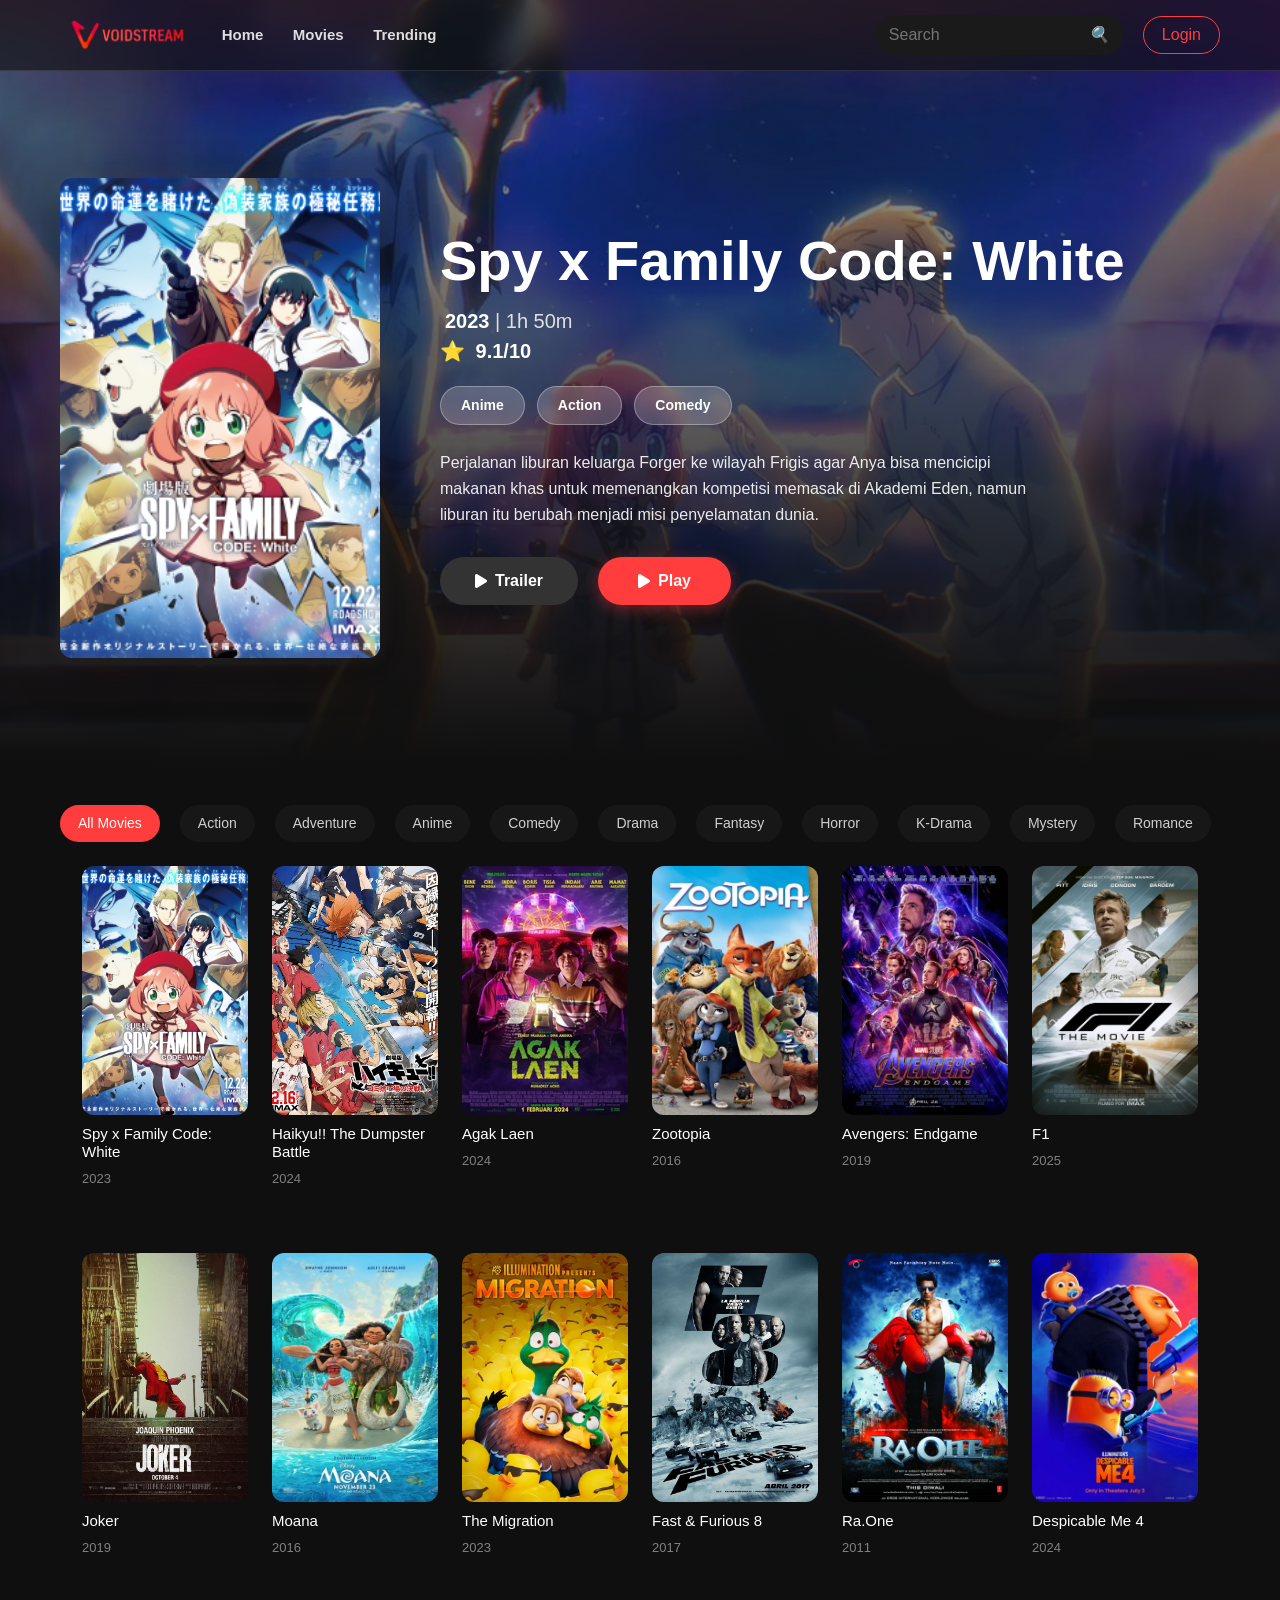
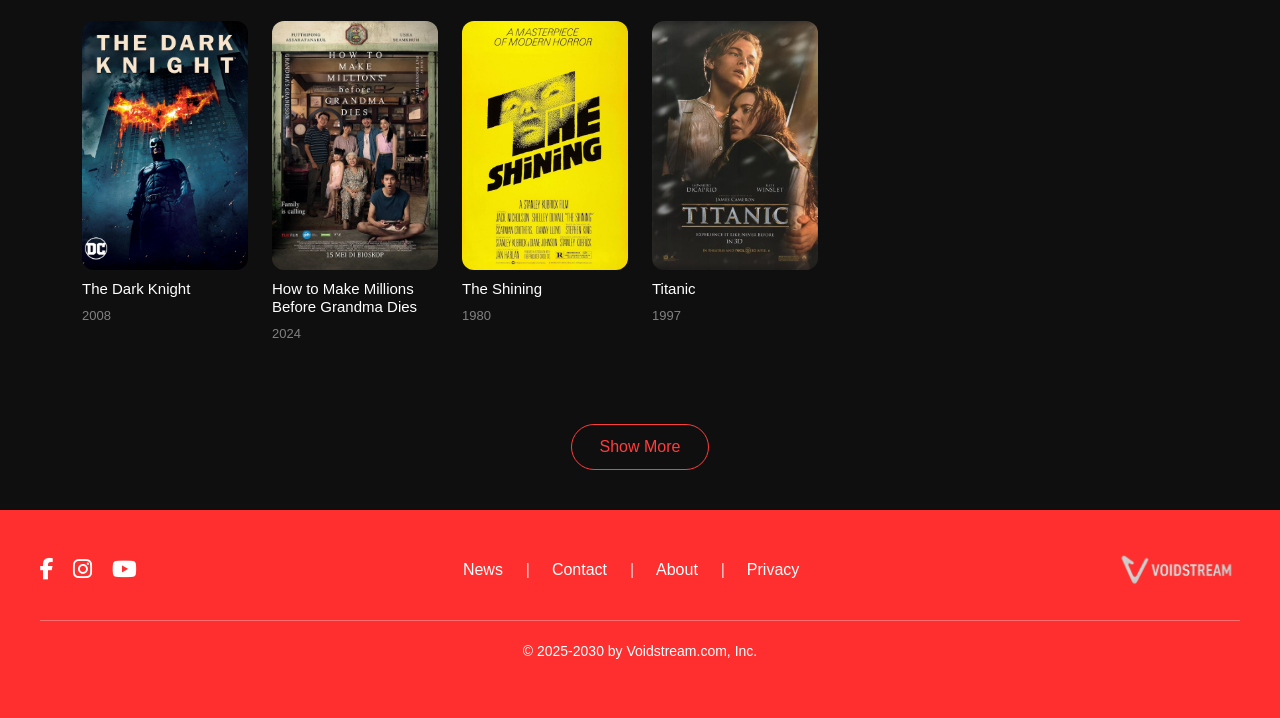
==== index.html @ c0e8eacf "Pembuatan halaman movies dan melengkapi data film" ====
<!DOCTYPE html>
<html lang="id">
<head>
    <meta charset="UTF-8">
    <meta name="viewport" content="width=device-width, initial-scale=1.0">
    <title>VoidStream</title>
    <link href="https://cdn.jsdelivr.net/npm/bootstrap@5.3.3/dist/css/bootstrap.min.css" rel="stylesheet">
    <link rel="stylesheet" href="style.css">
    <link rel="stylesheet" href="https://cdnjs.cloudflare.com/ajax/libs/font-awesome/6.5.0/css/all.min.css">
    <script src="script.js" defer></script>
</head>

<body>

    <!-- NAVBAR -->
    <header class="navbar">
        <div class="nav-left">
            <img src="./Asset/Logo/VoidstreamLogo.png" alt="VoidStream" class="logo">
            <nav class="nav-menu">
                <a href="index.html">Home</a>
                <a href="#">Movies</a>
                <a href="#">Trending</a>
            </nav>
        </div>

        <div class="nav-right">
            <div class="search-box">
                <input type="text" placeholder="Search">
                <i class="search-icon">🔍</i>
            </div>
            <a href="#" class="login-btn">Login</a>
        </div>
    </header>

<!--HERO SECTION-->
   <section class="hero" id="heroSection">
        
        <video id="heroVideo" class="hero-bg-video" muted loop playsinline>
            <source src="" type="video/mp4">
        </video>

        <div class="hero-content">
            
            <div class="hero-poster">
                <img id="heroPoster" src="./Asset/PosterFilm/Spy_×_Family_Code_White_movie_poster.png" alt="Movie Poster">
            </div>

            <div class="hero-info">
                <h1 id="heroTitle">Spy x Family Code : White</h1>

                <p class="hero-meta">
                    <span id="heroYear">2023</span> | 1h 50m  
                    <br>
                    ⭐ <span id="heroRating">9.1/10</span>
                </p>

                <div class="genres" id="heroGenres">
                    <span>Anime</span>
                    <span>Action</span>
                    <span>Comedy</span>
                </div>

                <p class="hero-desc" id="heroDesc">
                    Setelah menerima perintah untuk digantikan dalam Operasi Strix,
                    Loid memutuskan untuk membantu Anya memenangkan kompetisi memasak...
                </p>

                <div class="hero-buttons">
                    <button id="btnTrailer" class="btn-outline">
                        <i class="fa fa-play"></i> Trailer
                    </button>
                    
                    <button class="btn-primary">
                        <i class="fa fa-play"></i> Play
                    </button>
                </div>
            </div>

        </div>
    </section>


    <!-- CATEGORY BAR -->
    <div class="category-bar">
        <span class="active">All Movies</span>
        <span>Action</span>
        <span>Adventure</span>
        <span>Anime</span>
        <span>Comedy</span>
        <span>Drama</span>
        <span>Fantasy</span>
        <span>Horror</span>
        <span>K-Drama</span>
        <span>Mystery</span>
        <span>Romance</span>
        <span>Slice of Life</span>
        <span>Sci-Fi</span>
        <span>Thriller</span>
    </div>


    <!-- MOVIE GRID -->
    <section class="container mt-4"> 
        
        <div id="movieContainer" class="row g-4"> 
            </div>
        </section>

    <!-- SHOW MORE -->
    <div class="show-more">
    <button id="showMoreBtn">Show More</button> </div>


    <!-- FOOTER -->
  <footer class="footer">
        <div class="footer-container">

            <div class="footer-top">
                
                <div class="footer-social">
                    <a href="https://www.facebook.com/share/1HQ65jabMZ/"><i class="fab fa-facebook-f"></i></a>
                    <a href="https://www.instagram.com/rakhafauh?igsh=cW5pazk0M3NneXd0"><i class="fab fa-instagram"></i></a>
                    <a href="https://youtube.com/@delz_iz28?si=EopOclQbqb6E7bQf"><i class="fab fa-youtube"></i></a>
                </div>

                <ul class="footer-menu">
                    <li><a href="#">News</a></li>
                    <li><a href="./Footer/contact.html">Contact</a></li>
                    <li><a href="./Footer/about.html">About</a></li>
                    <li><a href="./Footer/privacy.html">Privacy</a></li>
                </ul>

                <div class="footer-logo">
                    <img src="./Asset/Logo/VoidStreamLogo-White.png" alt="VoidStream">
                    </div>
            </div>

            <p class="footer-copy">© 2025-2030 by Voidstream.com, Inc.</p>

        </div>
    </footer>

</body>
</html>
---- style.css ----
* {
    margin: 0;
    padding: 0;
    box-sizing: border-box;
    font-family: "Poppins", sans-serif;
}

body {
    background: #0f0f0f;
    color: white;
    overflow-x: hidden;
}

a {
    text-decoration: none;
    color: inherit;
}

/* NAVBAR */
.navbar {
    position: fixed;
    top: 0;
    width: 100%;
    padding: 15px 60px;
    display: flex;
    justify-content: space-between;
    align-items: center;
    z-index: 1000;
    background: rgba(15,15,15,0.6);
    backdrop-filter: blur(12px);
    border-bottom: 1px solid rgba(255,255,255,0.1);
}

.logo { height: 40px; }
.nav-left { display: flex; align-items: center; gap: 30px; }
.nav-menu a { margin-right: 25px; font-size: 15px; font-weight: 600; opacity: 0.85; }
.nav-menu a:hover { color: #ff3d3d; }
.nav-right { display: flex; align-items: center; gap: 20px; }

.search-box {
    display: flex; align-items: center; background: #1a1a1a; padding: 8px 14px; border-radius: 30px;
}
.search-box input { background: none; outline: none; border: none; color: white; }

.login-btn {
    padding: 6px 18px; border-radius: 20px; border: 1px solid #ff3d3d; color: #ff3d3d; transition: 0.3s;
}
.login-btn:hover { background: #ff3d3d; color: white; }

/* HERO SECTION */
.hero {
    position: relative;
    width: 100%;
    min-height: 85vh;
    padding: 150px 60px 80px;
    display: flex;
    align-items: center;
    justify-content: center;
    z-index: 1;
    overflow: hidden;
    /* Default Background */
    background: url("./Asset/BackgroundFilm/SpyxFamilyBackground.jpeg") center/cover no-repeat;
    transition: background 0.5s ease-in-out;
}

/* UPDATE: CSS untuk YouTube Iframe agar Fullscreen & Responsif */
.hero-bg-video {
    position: absolute;
    top: 50%;
    left: 50%;
    transform: translate(-50%, -50%);
    
    /* Trik agar iframe selalu menutupi layar (Zooming/Aspect Ratio) */
    width: 100vw; 
    height: 100vh;
    min-width: 177.77vh; /* 16:9 ratio */
    min-height: 56.25vw; /* 16:9 ratio */
    
    z-index: 0; 
    opacity: 0; 
    transition: opacity 1s ease-in-out;
    pointer-events: none; /* Agar user tidak klik iklan/pause sembarangan di background */
}

.hero-bg-video.video-active {
    opacity: 1; 
    z-index: 0; 
}

/* Overlay Gradient */
.hero::before {
    content: "";
    position: absolute;
    top: 0;
    left: 0;
    width: 100%;
    height: 100%;
    background: linear-gradient(to bottom, rgba(15,15,15,0.3) 0%, #0f0f0f 100%);
    z-index: 1; 
}

.hero-content {
    position: relative;
    z-index: 2; 
    display: flex;
    gap: 60px;
    align-items: center;
    max-width: 1200px;
    width: 100%;
}

.hero-poster img {
    width: 320px; height: 480px; object-fit: cover; border-radius: 12px;
    box-shadow: 0 10px 40px rgba(0,0,0,0.5), 0 0 20px rgba(255, 255, 255, 0.1); 
}

.hero-info { color: white; }
.hero-info h1 { font-size: 56px; font-weight: 700; margin-bottom: 15px; line-height: 1.1; }

.hero-meta { font-size: 20px; margin-bottom: 20px; font-weight: 500; color: #e0e0e0; }
.hero-meta span { color: #ffff; font-size: 20px; font-weight: bold; margin-left: 5px; }

.genres { display: flex; gap: 12px; margin-bottom: 25px; }
.genres span {
    padding: 8px 20px; background: rgba(255, 255, 255, 0.2); backdrop-filter: blur(5px); 
    border: 1px solid rgba(255, 255, 255, 0.3); border-radius: 30px; font-size: 14px; font-weight: 600; color: white;
}

.hero-desc {
    margin-bottom: 30px; max-width: 600px; font-size: 16px; line-height: 1.6; color: rgba(255, 255, 255, 0.9);
}

.hero-buttons { display: flex; gap: 20px; }

.btn-outline {
    padding: 12px 35px; border-radius: 30px; font-size: 16px; font-weight: 600; cursor: pointer;
    border: none; background: #333333; color: white; display: flex; align-items: center; gap: 8px; transition: 0.3s;
}
.btn-primary {
    padding: 12px 40px; border-radius: 30px; font-size: 16px; font-weight: 600; cursor: pointer;
    border: none; background: #ff3d3d; color: white; box-shadow: 0 4px 15px rgba(255, 61, 61, 0.4); 
    display: flex; align-items: center; gap: 8px; transition: 0.3s;
}
.btn-outline:hover { background: rgba(100, 100, 100, 0.8); }
.btn-primary:hover { background: #e62e2e; transform: scale(1.05); }

/* CATEGORY BAR */
.category-bar { margin: 40px 60px 20px; display: flex; gap: 20px; overflow-x: auto; }
.category-bar span {
    padding: 8px 18px; background: #1a1a1a; border-radius: 25px; font-size: 14px; white-space: nowrap; opacity: 0.8; cursor: pointer;
}
.category-bar span.active, .category-bar span:hover { background: #ff3d3d; opacity: 1; }

/* MOVIE CARD */
.movie-card { cursor: pointer; transition: 0.3s; }
.movie-card:hover img { transform: scale(1.06); box-shadow: 0 0 20px rgba(255,0,0,0.3); }
.movie-card h3 { margin-top: 8px; font-size: 15px; }
.movie-card p { opacity: 0.6; font-size: 13px; }

/* SHOW MORE */
.show-more { display: flex; justify-content: center; margin: 40px 0; }
.show-more button {
    padding: 10px 28px; background: transparent; border: 1.5px solid #ff3d3d; border-radius: 25px; color: #ff3d3d; cursor: pointer; transition: 0.3s;
}
.show-more button:hover { background: #ff3d3d; color: white; }

/* FOOTER */
.footer { background: #ff2f2f; padding: 40px 20px; color: white; text-align: center; }
.footer-container { max-width: 1200px; margin: auto; }
.footer-top { display: flex; justify-content: space-between; align-items: center; flex-wrap: wrap; gap: 20px; margin-bottom: 30px; }
.footer-social a { color: white; font-size: 22px; margin-right: 15px; transition: 0.3s; }
.footer-social a:hover { opacity: 0.7; }
.footer-menu { list-style: none; padding: 0; margin: 0; display: flex; gap: 25px; font-size: 16px; }
.footer-menu li { position: relative; padding: 0 12px; }
.footer-menu li:not(:last-child)::after { content: "|"; position: absolute; right: -15px; top: 0; color: white; opacity: 0.8; }
.footer-menu li a { text-decoration: none; color: white; transition: 0.3s; }
.footer-logo { text-align: right; }
.footer-logo img { height: 40px; }
.footer-copy { font-size: 14px; border-top: 1px solid rgba(255,255,255,0.3); padding-top: 20px; }

/* RESPONSIVE */
@media (max-width: 768px) {
    .navbar { padding: 15px 20px; }
    .nav-menu { display: none; }
    .hero { padding: 100px 20px 50px; flex-direction: column; }
    .hero-content { flex-direction: column; text-align: center; gap: 30px; }
    .hero-buttons { justify-content: center; }
    .footer-top { flex-direction: column; text-align: center; }
    .footer-logo { text-align: center; }
}

/* ------------------------------
   MOVIE PLAYER OVERLAY (Cinema Mode)
------------------------------ */
.movie-overlay {
    position: fixed;
    top: 0;
    left: 0;
    width: 100%;
    height: 100%;
    background: #000; 
    z-index: 9999; 
    display: none; 
    flex-direction: column;
    justify-content: center;
    align-items: center;
}

/* Saat aktif, ubah display jadi flex */
.movie-overlay.active {
    display: flex;
}

/* Wadah Video agar Responsif */
.video-container {
    width: 90%;
    max-width: 1200px;
    aspect-ratio: 16 / 9; /* Rasio Youtube */
    background: #000;
    box-shadow: 0 0 50px rgba(255, 61, 61, 0.2); 
}

.video-container iframe {
    width: 100%;
    height: 100%;
}

/* Tombol Close */
.close-btn {
    position: absolute;
    top: 30px;
    right: 40px;
    background: transparent;
    border: 2px solid #ff3d3d;
    color: white;
    padding: 10px 25px;
    border-radius: 30px;
    font-size: 16px;
    cursor: pointer;
    font-weight: bold;
    transition: 0.3s;
}

.close-btn:hover {
    background: #ff3d3d;
    transform: scale(1.1);
}

/* Responsive Tombol Close di HP */
@media (max-width: 768px) {
    .close-btn {
        top: 20px;
        right: 20px;
        padding: 8px 15px;
        font-size: 14px;
    }
}
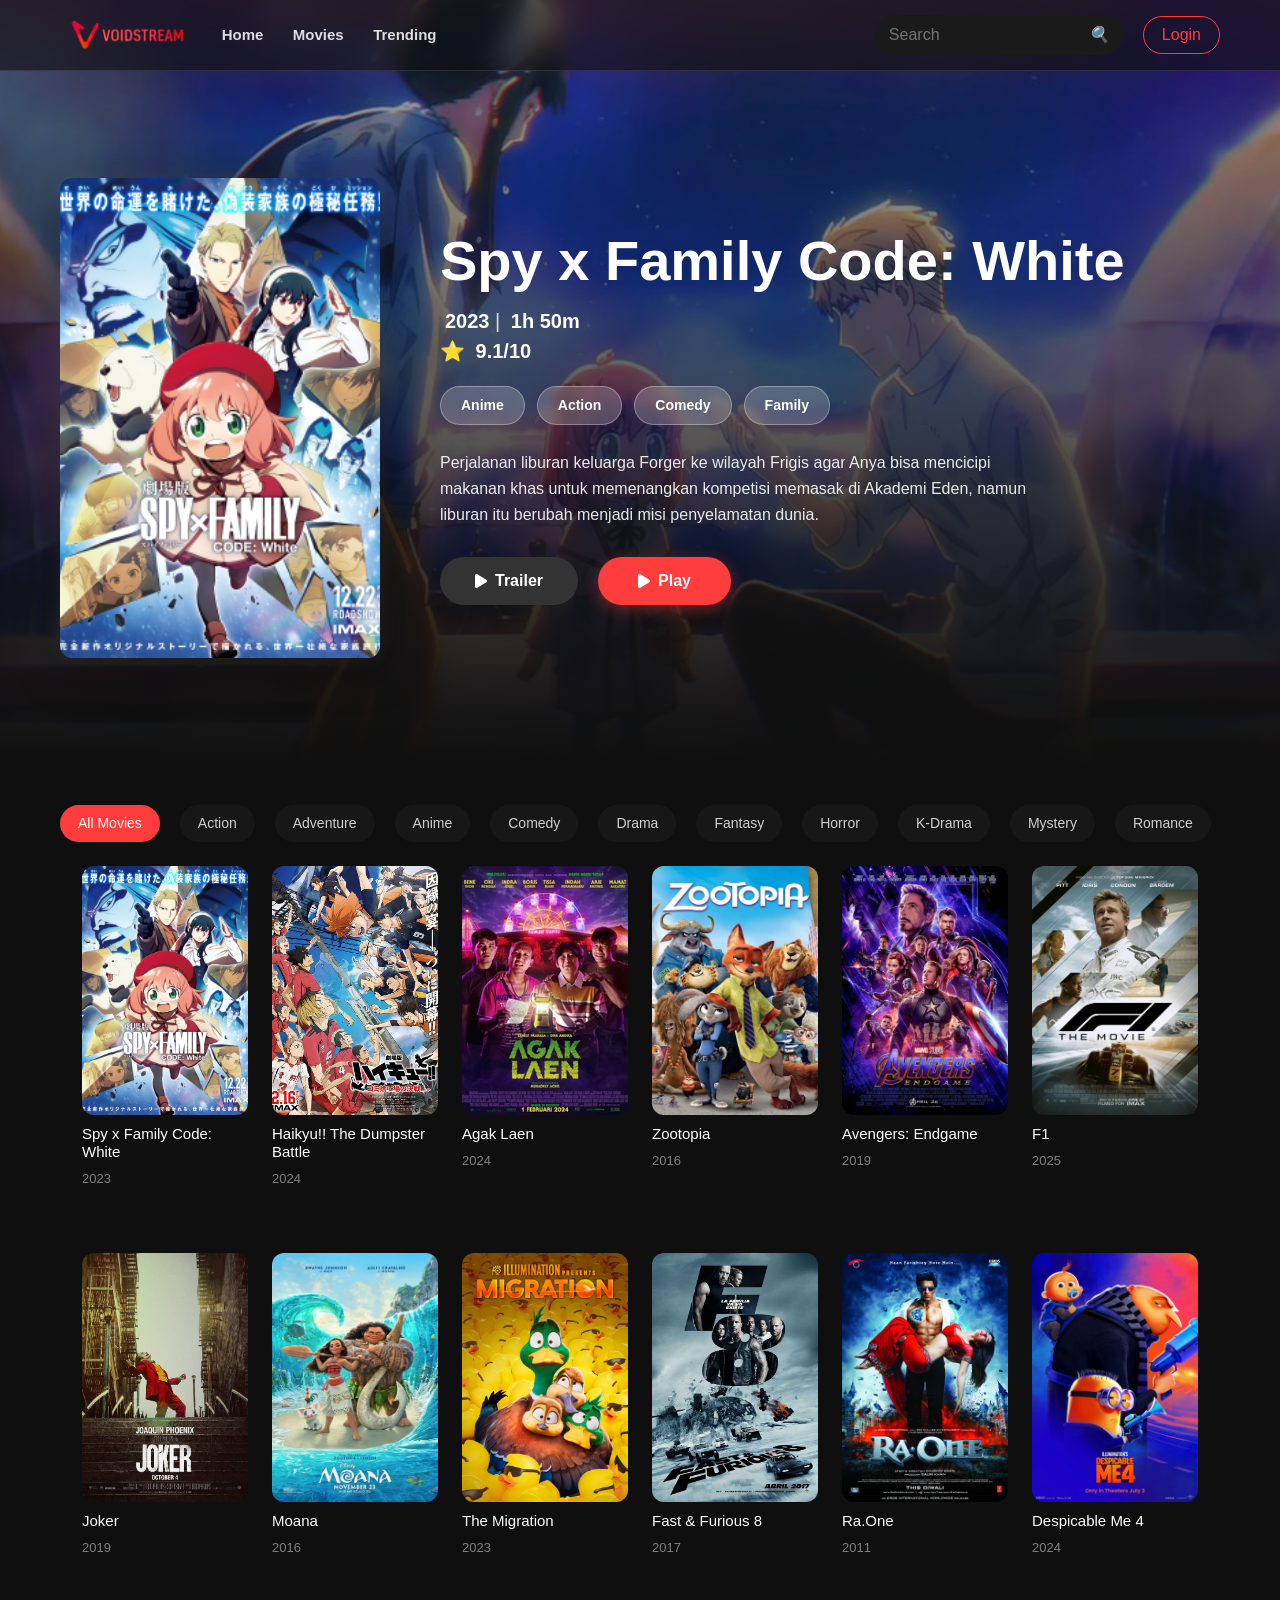
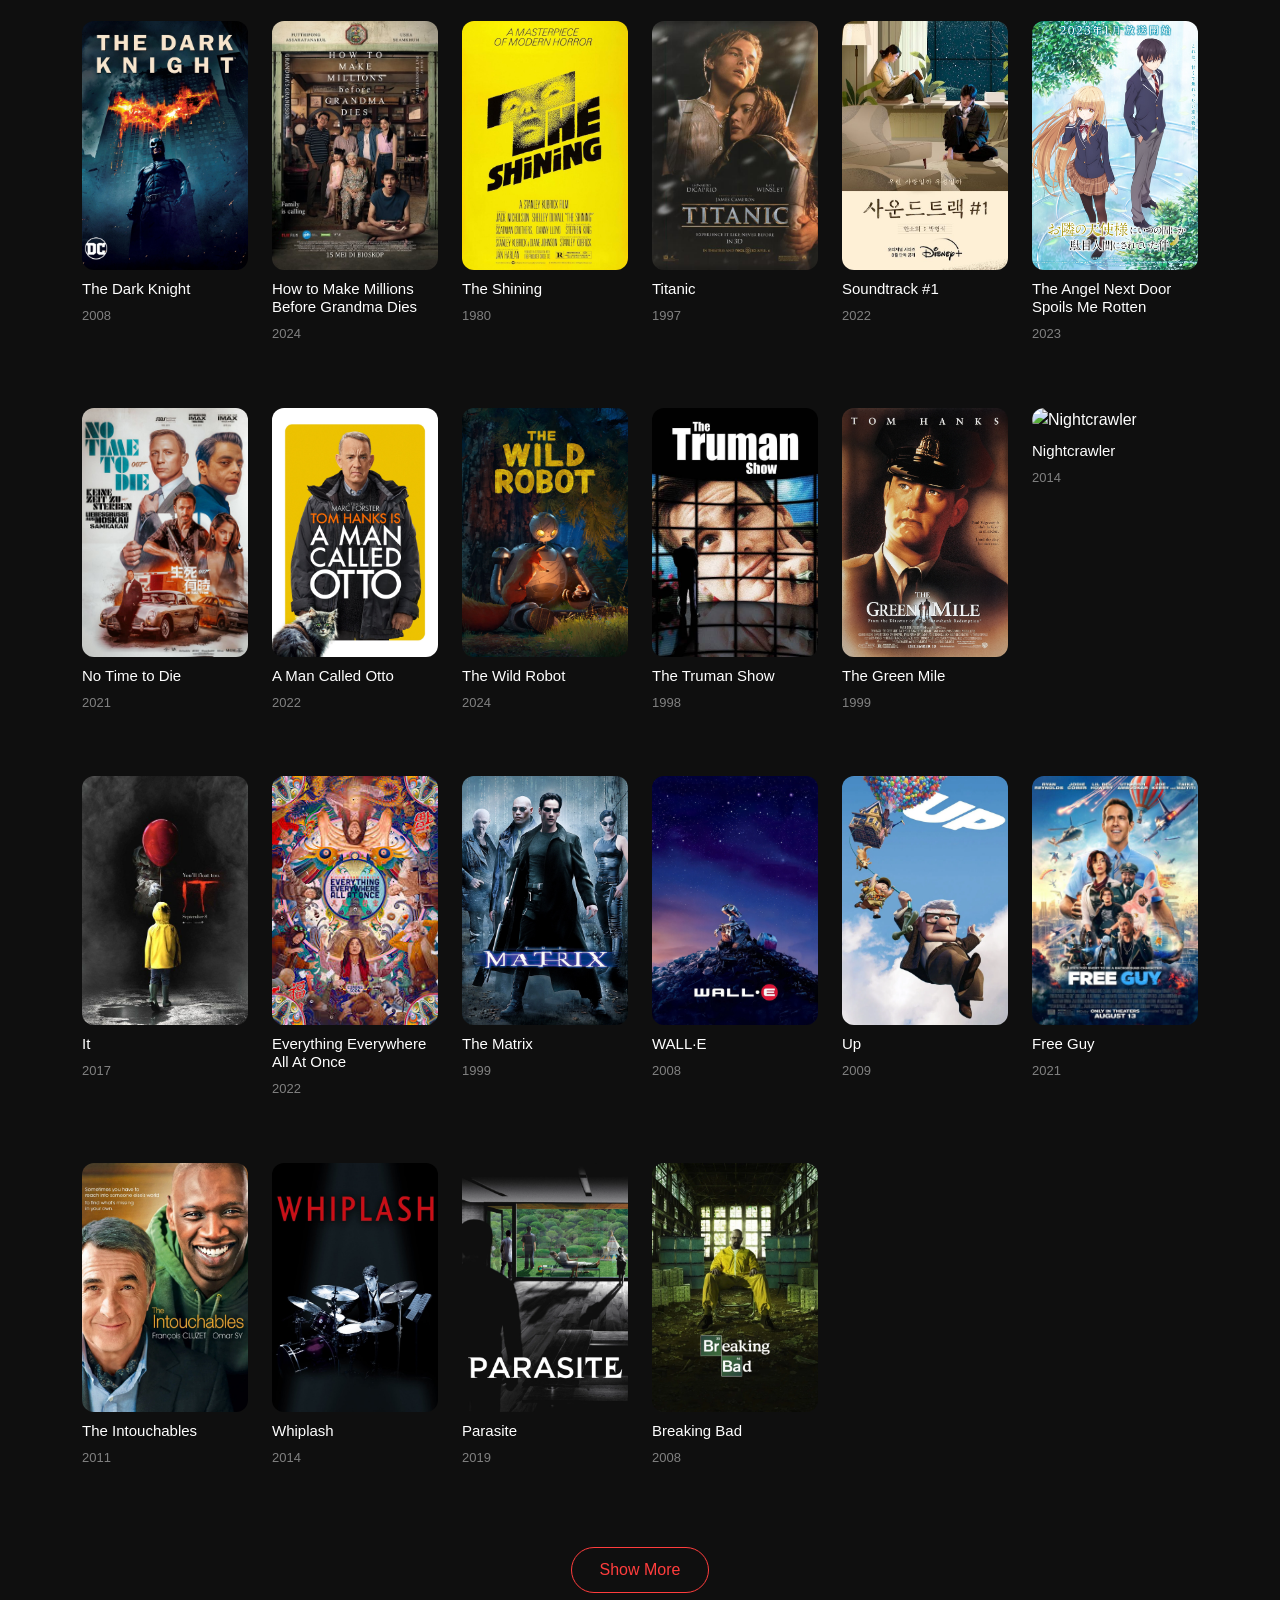
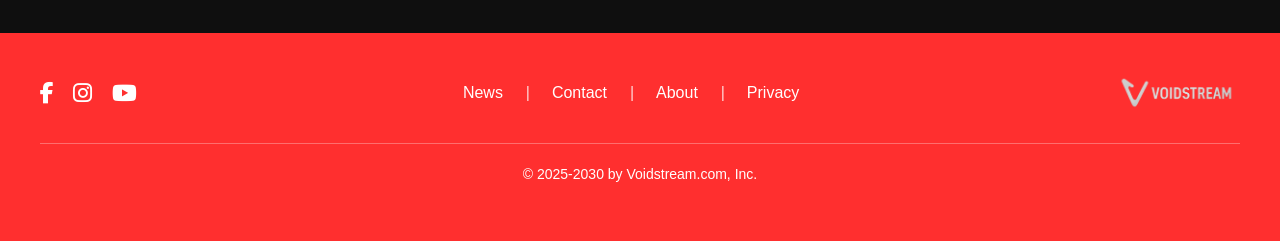
==== commit b4b94a65: "Proses Merge Rakha" ====
--- a/index.html
+++ b/index.html
@@ -49,9 +49,9 @@
                 <h1 id="heroTitle">Spy x Family Code : White</h1>
 
                 <p class="hero-meta">
-                    <span id="heroYear">2023</span> | 1h 50m  
+                    <span id="heroYear">2023</span> | <span id="heroDuration">1h 50m</span> 
                     <br>
-                    ⭐ <span id="heroRating">9.1/10</span>
+    ⭐              <span id="heroRating">9.1/10</span>
                 </p>
 
                 <div class="genres" id="heroGenres">
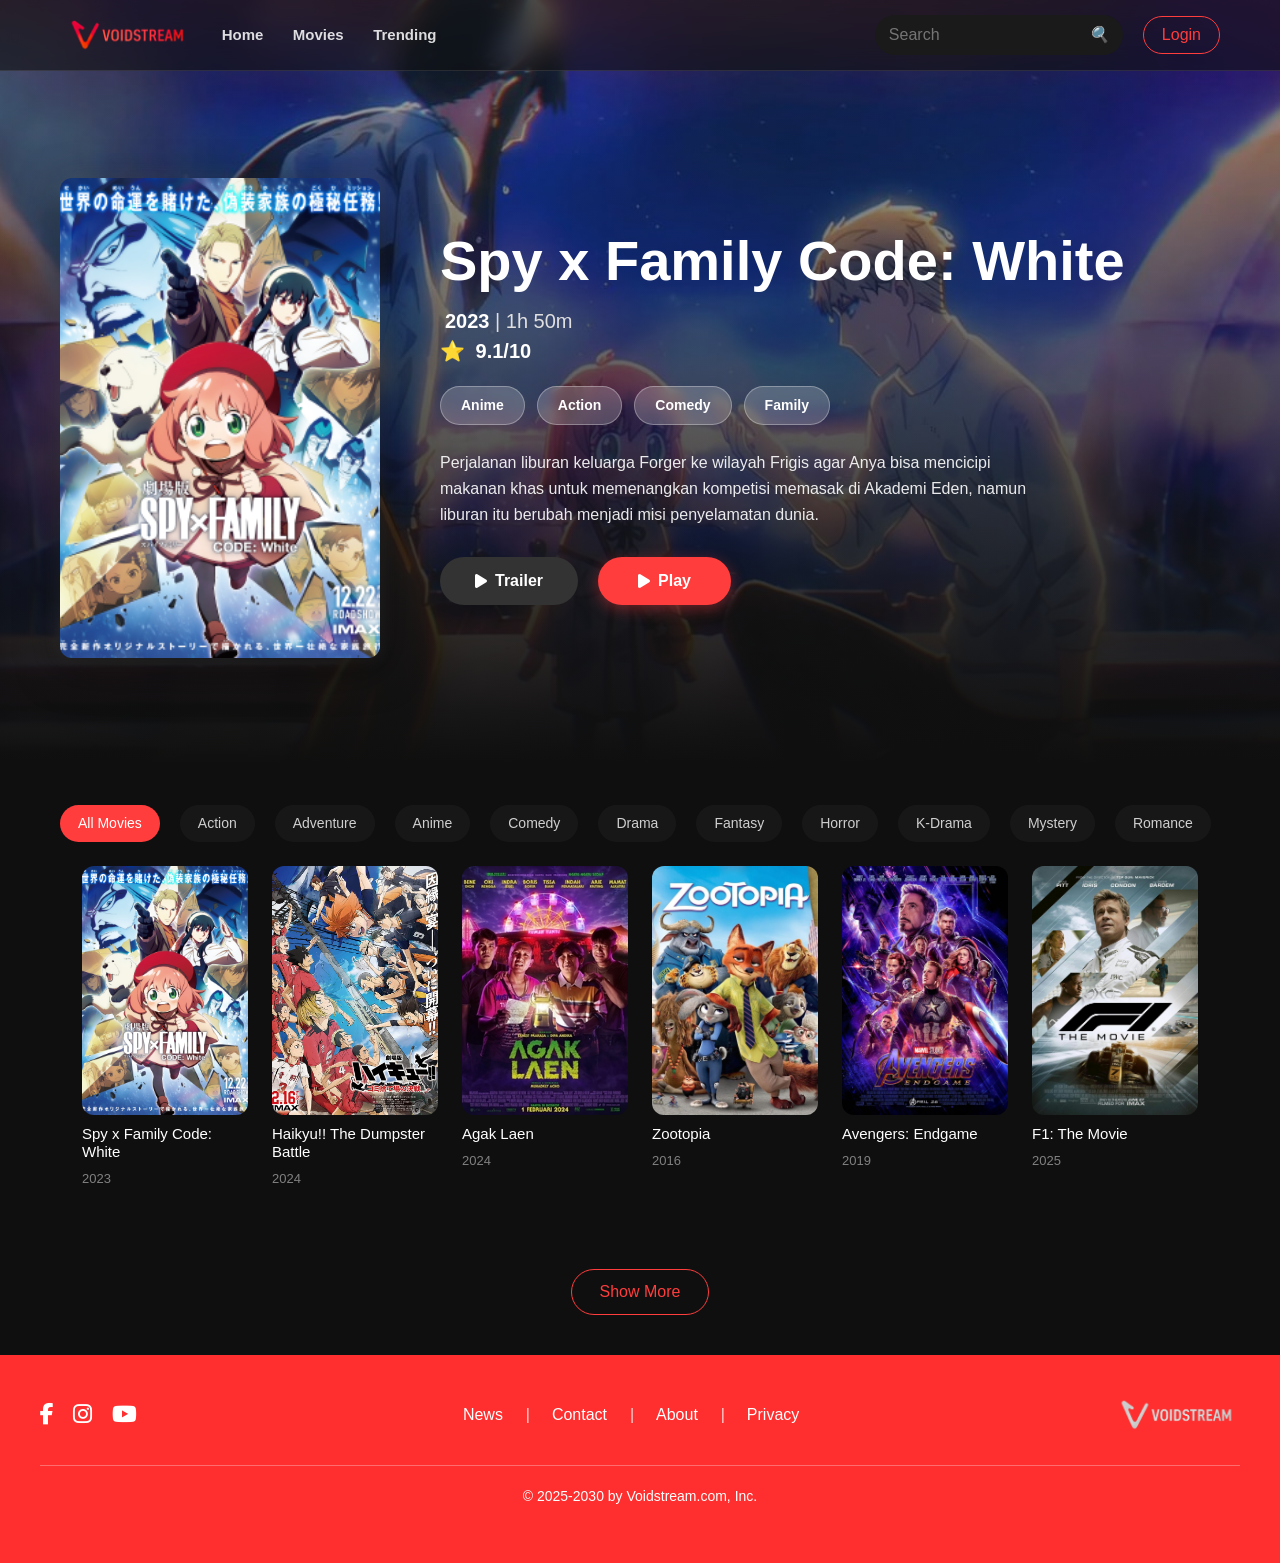
==== commit 8365ab89: "Pembuatan Halaman Trending" ====
--- a/index.html
+++ b/index.html
@@ -12,7 +12,6 @@
 
 <body>
 
-    <!-- NAVBAR -->
     <header class="navbar">
         <div class="nav-left">
             <img src="./Asset/Logo/VoidstreamLogo.png" alt="VoidStream" class="logo">
@@ -32,12 +31,16 @@
         </div>
     </header>
 
-<!--HERO SECTION-->
-   <section class="hero" id="heroSection">
+    <section class="hero" id="heroSection">
         
-        <video id="heroVideo" class="hero-bg-video" muted loop playsinline>
-            <source src="" type="video/mp4">
-        </video>
+        <iframe 
+            id="heroVideo" 
+            class="hero-bg-video" 
+            src="" 
+            frameborder="0" 
+            allow="autoplay; encrypted-media" 
+            allowfullscreen>
+        </iframe>
 
         <div class="hero-content">
             
@@ -49,9 +52,9 @@
                 <h1 id="heroTitle">Spy x Family Code : White</h1>
 
                 <p class="hero-meta">
-                    <span id="heroYear">2023</span> | <span id="heroDuration">1h 50m</span> 
+                    <span id="heroYear">2023</span> | 1h 50m  
                     <br>
-    ⭐              <span id="heroRating">9.1/10</span>
+                    ⭐ <span id="heroRating">9.1/10</span>
                 </p>
 
                 <div class="genres" id="heroGenres">
@@ -70,7 +73,7 @@
                         <i class="fa fa-play"></i> Trailer
                     </button>
                     
-                    <button class="btn-primary">
+                    <button id="btnPlay" class="btn-primary">
                         <i class="fa fa-play"></i> Play
                     </button>
                 </div>
@@ -80,7 +83,6 @@
     </section>
 
 
-    <!-- CATEGORY BAR -->
     <div class="category-bar">
         <span class="active">All Movies</span>
         <span>Action</span>
@@ -95,28 +97,25 @@
         <span>Romance</span>
         <span>Slice of Life</span>
         <span>Sci-Fi</span>
+        <span>Sport</span>
         <span>Thriller</span>
     </div>
 
 
-    <!-- MOVIE GRID -->
     <section class="container mt-4"> 
-        
         <div id="movieContainer" class="row g-4"> 
-            </div>
-        </section>
+        </div>
+    </section>
 
-    <!-- SHOW MORE -->
     <div class="show-more">
-    <button id="showMoreBtn">Show More</button> </div>
+        <button id="showMoreBtn">Show More</button> 
+    </div>
 
 
-    <!-- FOOTER -->
-  <footer class="footer">
+    <footer class="footer">
         <div class="footer-container">
 
             <div class="footer-top">
-                
                 <div class="footer-social">
                     <a href="https://www.facebook.com/share/1HQ65jabMZ/"><i class="fab fa-facebook-f"></i></a>
                     <a href="https://www.instagram.com/rakhafauh?igsh=cW5pazk0M3NneXd0"><i class="fab fa-instagram"></i></a>
@@ -132,7 +131,7 @@
 
                 <div class="footer-logo">
                     <img src="./Asset/Logo/VoidStreamLogo-White.png" alt="VoidStream">
-                    </div>
+                </div>
             </div>
 
             <p class="footer-copy">© 2025-2030 by Voidstream.com, Inc.</p>
@@ -140,5 +139,22 @@
         </div>
     </footer>
 
+    <div id="moviePlayerOverlay" class="movie-overlay">
+        
+        <button class="close-btn" id="closeBtn">
+            <i class="fa fa-times"></i> Close Movie
+        </button>
+
+        <div class="video-container">
+            <iframe 
+                id="movieFrame"
+                src="" 
+                frameborder="0" 
+                allow="autoplay; encrypted-media" 
+                allowfullscreen>
+            </iframe>
+        </div>
+    </div>
+
 </body>
 </html>
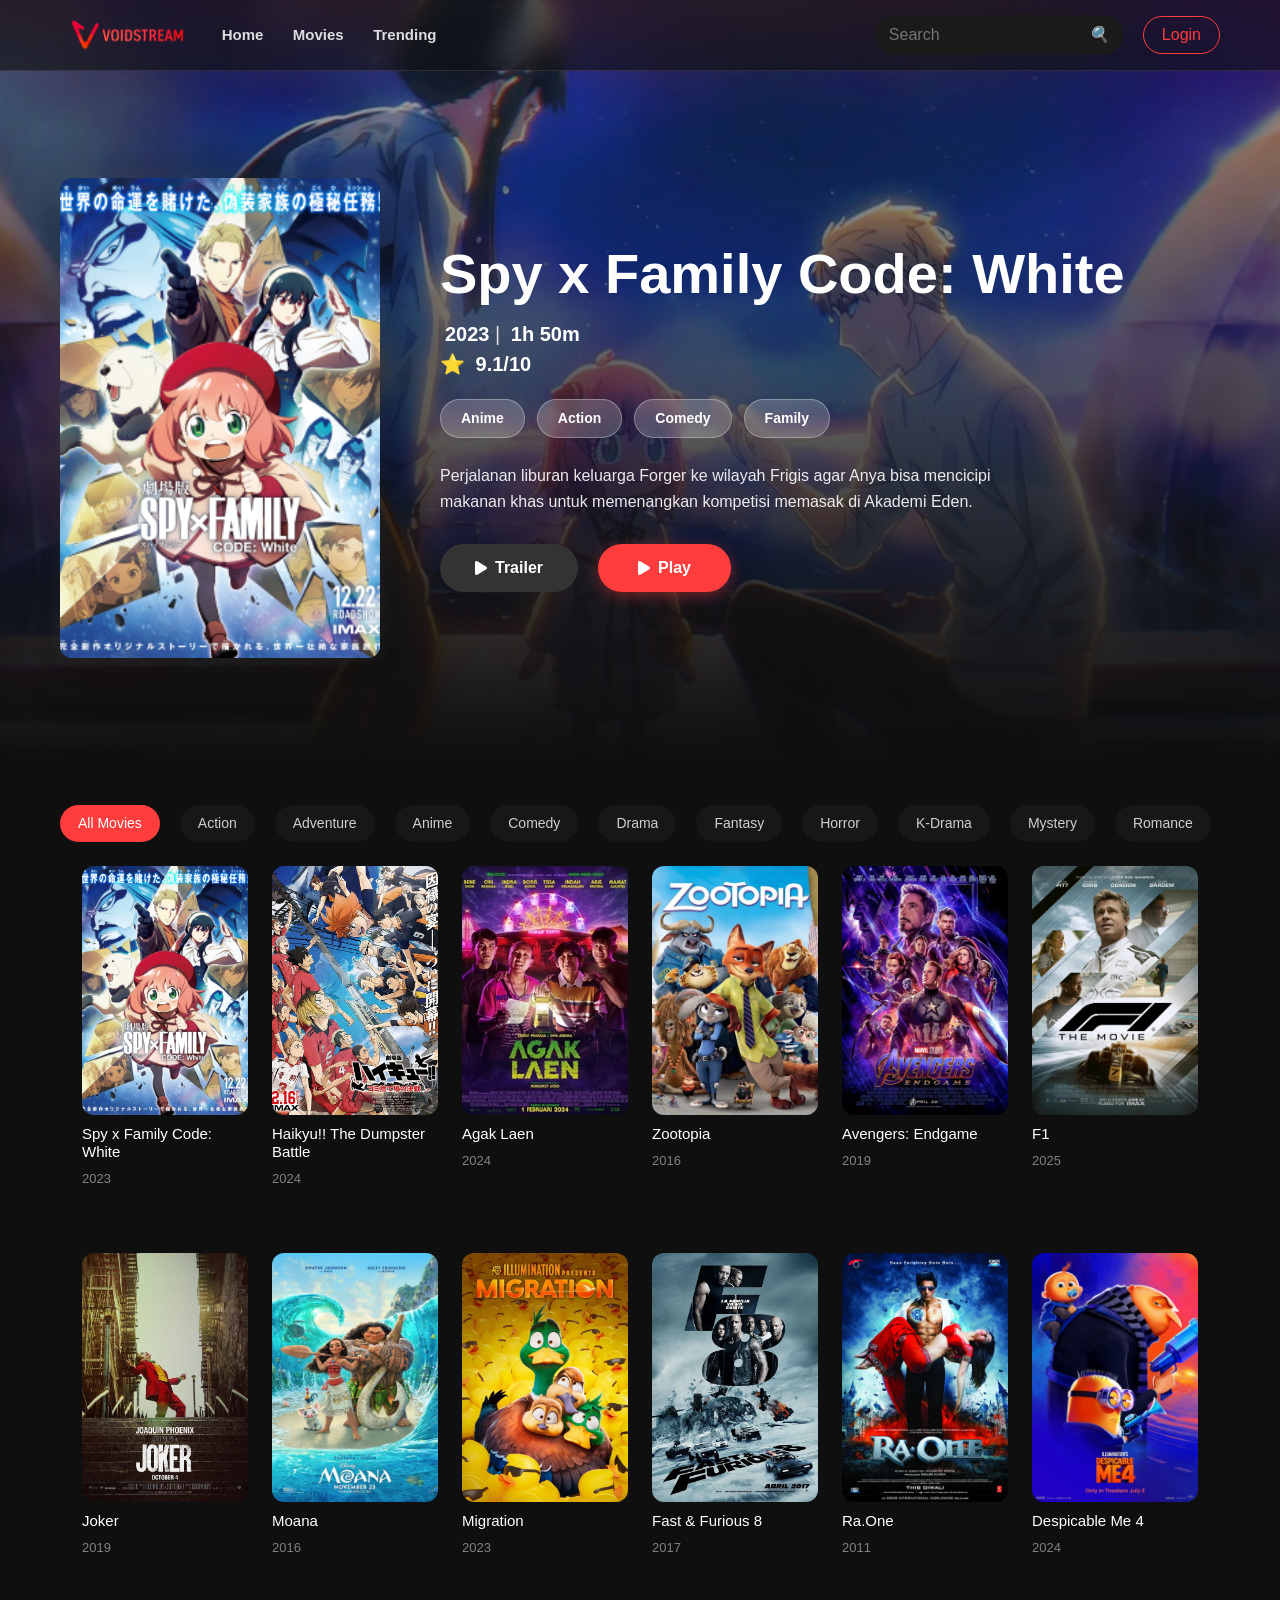
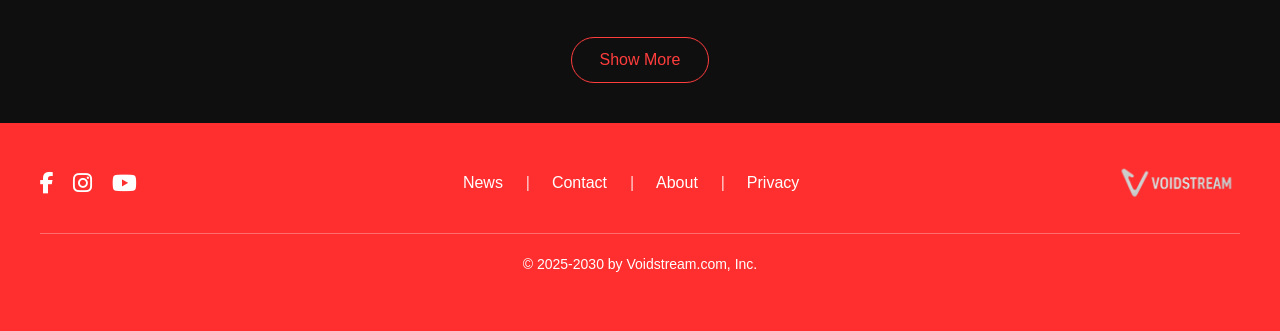
==== commit 13991087: "Merge branch Fathir dan Rakha ke main" ====
--- a/index.html
+++ b/index.html
@@ -12,6 +12,7 @@
 
 <body>
 
+    <!-- NAVBAR -->
     <header class="navbar">
         <div class="nav-left">
             <img src="./Asset/Logo/VoidstreamLogo.png" alt="VoidStream" class="logo">
@@ -31,7 +32,8 @@
         </div>
     </header>
 
-    <section class="hero" id="heroSection">
+<!--HERO SECTION-->
+   <section class="hero" id="heroSection">
         
         <iframe 
             id="heroVideo" 
@@ -52,7 +54,7 @@
                 <h1 id="heroTitle">Spy x Family Code : White</h1>
 
                 <p class="hero-meta">
-                    <span id="heroYear">2023</span> | 1h 50m  
+                    <span id="heroYear">2023</span> | <span id="heroDuration">1h 50m</span> 
                     <br>
                     ⭐ <span id="heroRating">9.1/10</span>
                 </p>
@@ -83,6 +85,7 @@
     </section>
 
 
+    <!-- CATEGORY BAR -->
     <div class="category-bar">
         <span class="active">All Movies</span>
         <span>Action</span>
@@ -102,20 +105,24 @@
     </div>
 
 
+    <!-- MOVIE GRID -->
     <section class="container mt-4"> 
+        
         <div id="movieContainer" class="row g-4"> 
-        </div>
-    </section>
+            </div>
+        </section>
 
+    <!-- SHOW MORE -->
     <div class="show-more">
-        <button id="showMoreBtn">Show More</button> 
-    </div>
+    <button id="showMoreBtn">Show More</button> </div>
 
 
-    <footer class="footer">
+    <!-- FOOTER -->
+  <footer class="footer">
         <div class="footer-container">
 
             <div class="footer-top">
+                
                 <div class="footer-social">
                     <a href="https://www.facebook.com/share/1HQ65jabMZ/"><i class="fab fa-facebook-f"></i></a>
                     <a href="https://www.instagram.com/rakhafauh?igsh=cW5pazk0M3NneXd0"><i class="fab fa-instagram"></i></a>
@@ -131,7 +138,7 @@
 
                 <div class="footer-logo">
                     <img src="./Asset/Logo/VoidStreamLogo-White.png" alt="VoidStream">
-                </div>
+                    </div>
             </div>
 
             <p class="footer-copy">© 2025-2030 by Voidstream.com, Inc.</p>
@@ -140,11 +147,9 @@
     </footer>
 
     <div id="moviePlayerOverlay" class="movie-overlay">
-        
         <button class="close-btn" id="closeBtn">
             <i class="fa fa-times"></i> Close Movie
         </button>
-
         <div class="video-container">
             <iframe 
                 id="movieFrame"
--- a/style.css
+++ b/style.css
@@ -51,40 +51,47 @@
 .hero {
     position: relative;
     width: 100%;
-    min-height: 85vh;
+    min-height: 85vh; /* Style kamu tetap 85vh */
     padding: 150px 60px 80px;
     display: flex;
     align-items: center;
     justify-content: center;
     z-index: 1;
-    overflow: hidden;
+    overflow: hidden; /* Penting agar zoom video tidak bocor */
     /* Default Background */
     background: url("./Asset/BackgroundFilm/SpyxFamilyBackground.jpeg") center/cover no-repeat;
     transition: background 0.5s ease-in-out;
 }
 
-/* UPDATE: CSS untuk YouTube Iframe agar Fullscreen & Responsif */
+/* ============================================================
+   INI BAGIAN YANG SAYA PERBAIKI AGAR FULL SCREEN (NO BLACK BAR)
+   ============================================================ */
 .hero-bg-video {
     position: absolute;
     top: 50%;
     left: 50%;
-    transform: translate(-50%, -50%);
+    transform: translate(-50%, -50%); /* Menengahkan video */
     
-    /* Trik agar iframe selalu menutupi layar (Zooming/Aspect Ratio) */
+    /* Rumus Matematika Paksa Rasio */
     width: 100vw; 
-    height: 100vh;
-    min-width: 177.77vh; /* 16:9 ratio */
-    min-height: 56.25vw; /* 16:9 ratio */
+    height: 56.25vw; /* 16:9 rasio dari lebar */
     
-    z-index: 0; 
-    opacity: 0; 
-    transition: opacity 1s ease-in-out;
-    pointer-events: none; /* Agar user tidak klik iklan/pause sembarangan di background */
-}
-
-.hero-bg-video.video-active {
-    opacity: 1; 
-    z-index: 0; 
+    /* Pastikan minimal setinggi & selebar layar agar tidak ada celah */
+    min-height: 100vh;
+    min-width: 177.77vh; /* 16:9 rasio dari tinggi */
+    
+    z-index: -1;
+    opacity: 0;
+    transition: opacity 1s ease;
+    pointer-events: none;
+}
+/* ============================================================ */
+
+/* Class ini akan ditambahkan oleh JS saat tombol trailer diklik */
+.video-active {
+    opacity: 1 !important;
+    z-index: 0; /* Pindah ke layer 0 agar di atas background img, tapi di bawah gradient */
+    pointer-events: none; /* Tetap none agar tidak menghalangi klik tombol */
 }
 
 /* Overlay Gradient */
@@ -96,12 +103,12 @@
     width: 100%;
     height: 100%;
     background: linear-gradient(to bottom, rgba(15,15,15,0.3) 0%, #0f0f0f 100%);
-    z-index: 1; 
+    z-index: 1;
 }
 
 .hero-content {
     position: relative;
-    z-index: 2; 
+    z-index: 2;
     display: flex;
     gap: 60px;
     align-items: center;
@@ -111,7 +118,7 @@
 
 .hero-poster img {
     width: 320px; height: 480px; object-fit: cover; border-radius: 12px;
-    box-shadow: 0 10px 40px rgba(0,0,0,0.5), 0 0 20px rgba(255, 255, 255, 0.1); 
+    box-shadow: 0 10px 40px rgba(0,0,0,0.5), 0 0 20px rgba(255, 255, 255, 0.1);
 }
 
 .hero-info { color: white; }
@@ -122,7 +129,7 @@
 
 .genres { display: flex; gap: 12px; margin-bottom: 25px; }
 .genres span {
-    padding: 8px 20px; background: rgba(255, 255, 255, 0.2); backdrop-filter: blur(5px); 
+    padding: 8px 20px; background: rgba(255, 255, 255, 0.2); backdrop-filter: blur(5px);
     border: 1px solid rgba(255, 255, 255, 0.3); border-radius: 30px; font-size: 14px; font-weight: 600; color: white;
 }
 
@@ -138,7 +145,7 @@
 }
 .btn-primary {
     padding: 12px 40px; border-radius: 30px; font-size: 16px; font-weight: 600; cursor: pointer;
-    border: none; background: #ff3d3d; color: white; box-shadow: 0 4px 15px rgba(255, 61, 61, 0.4); 
+    border: none; background: #ff3d3d; color: white; box-shadow: 0 4px 15px rgba(255, 61, 61, 0.4);
     display: flex; align-items: center; gap: 8px; transition: 0.3s;
 }
 .btn-outline:hover { background: rgba(100, 100, 100, 0.8); }
@@ -198,9 +205,9 @@
     left: 0;
     width: 100%;
     height: 100%;
-    background: #000; 
-    z-index: 9999; 
-    display: none; 
+    background: #000;
+    z-index: 9999;
+    display: none;
     flex-direction: column;
     justify-content: center;
     align-items: center;
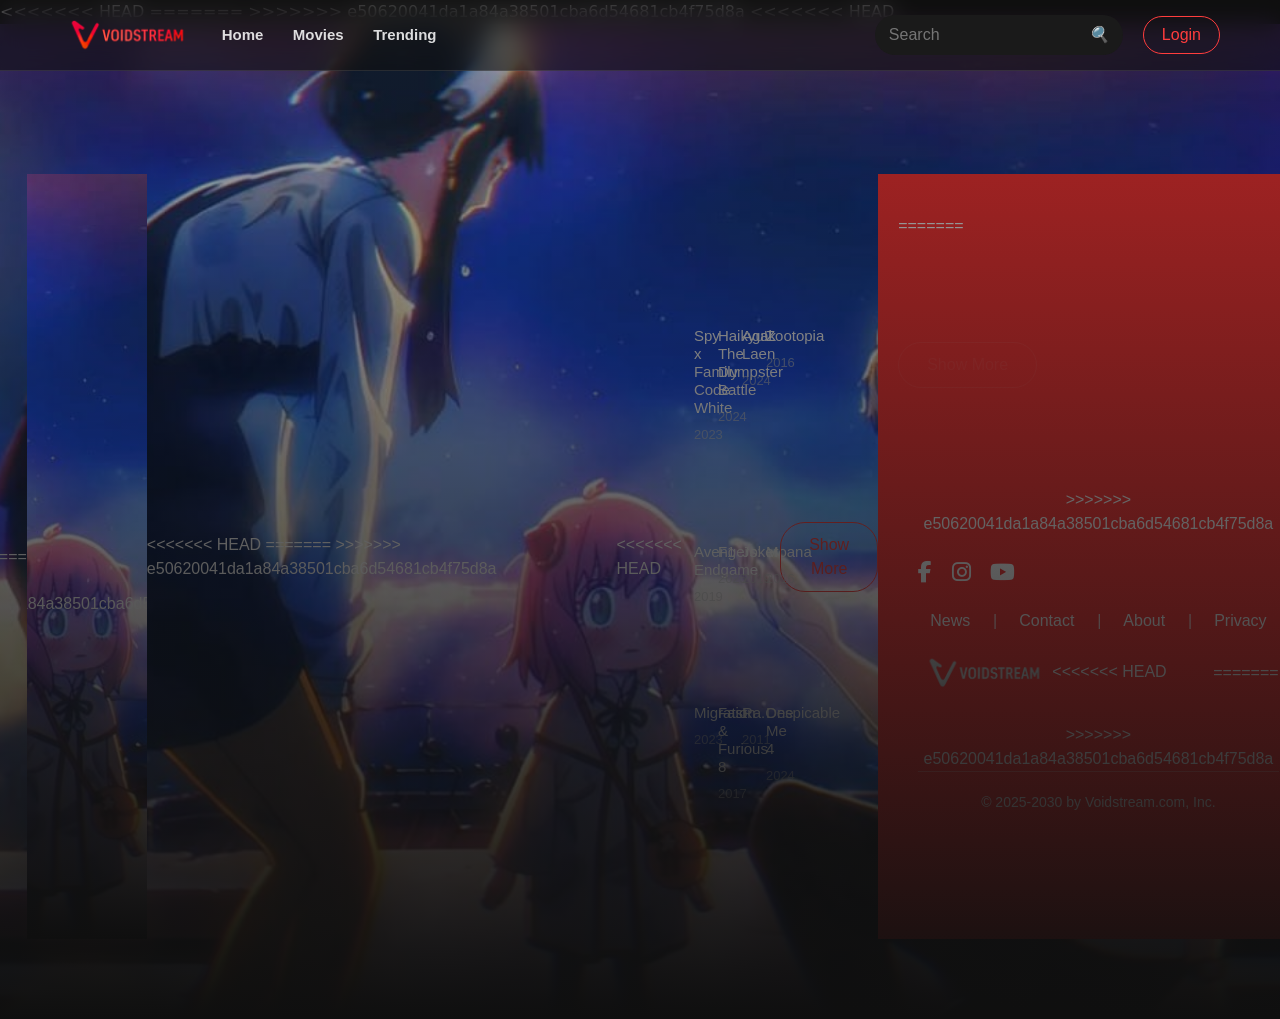
==== commit 0f52c05e: "pull branch Fathir" ====
--- a/index.html
+++ b/index.html
@@ -12,7 +12,10 @@
 
 <body>
 
+<<<<<<< HEAD
+=======
     <!-- NAVBAR -->
+>>>>>>> e50620041da1a84a38501cba6d54681cb4f75d8a
     <header class="navbar">
         <div class="nav-left">
             <img src="./Asset/Logo/VoidstreamLogo.png" alt="VoidStream" class="logo">
@@ -32,8 +35,12 @@
         </div>
     </header>
 
+<<<<<<< HEAD
+    <section class="hero" id="heroSection">
+=======
 <!--HERO SECTION-->
    <section class="hero" id="heroSection">
+>>>>>>> e50620041da1a84a38501cba6d54681cb4f75d8a
         
         <iframe 
             id="heroVideo" 
@@ -54,7 +61,11 @@
                 <h1 id="heroTitle">Spy x Family Code : White</h1>
 
                 <p class="hero-meta">
+<<<<<<< HEAD
+                    <span id="heroYear">2023</span> | 1h 50m  
+=======
                     <span id="heroYear">2023</span> | <span id="heroDuration">1h 50m</span> 
+>>>>>>> e50620041da1a84a38501cba6d54681cb4f75d8a
                     <br>
                     ⭐ <span id="heroRating">9.1/10</span>
                 </p>
@@ -85,7 +96,10 @@
     </section>
 
 
+<<<<<<< HEAD
+=======
     <!-- CATEGORY BAR -->
+>>>>>>> e50620041da1a84a38501cba6d54681cb4f75d8a
     <div class="category-bar">
         <span class="active">All Movies</span>
         <span>Action</span>
@@ -105,6 +119,22 @@
     </div>
 
 
+<<<<<<< HEAD
+    <section class="container mt-4"> 
+        <div id="movieContainer" class="row g-4"> 
+        </div>
+    </section>
+
+    <div class="show-more">
+        <button id="showMoreBtn">Show More</button> 
+    </div>
+
+
+    <footer class="footer">
+        <div class="footer-container">
+
+            <div class="footer-top">
+=======
     <!-- MOVIE GRID -->
     <section class="container mt-4"> 
         
@@ -123,6 +153,7 @@
 
             <div class="footer-top">
                 
+>>>>>>> e50620041da1a84a38501cba6d54681cb4f75d8a
                 <div class="footer-social">
                     <a href="https://www.facebook.com/share/1HQ65jabMZ/"><i class="fab fa-facebook-f"></i></a>
                     <a href="https://www.instagram.com/rakhafauh?igsh=cW5pazk0M3NneXd0"><i class="fab fa-instagram"></i></a>
@@ -138,7 +169,11 @@
 
                 <div class="footer-logo">
                     <img src="./Asset/Logo/VoidStreamLogo-White.png" alt="VoidStream">
+<<<<<<< HEAD
+                </div>
+=======
                     </div>
+>>>>>>> e50620041da1a84a38501cba6d54681cb4f75d8a
             </div>
 
             <p class="footer-copy">© 2025-2030 by Voidstream.com, Inc.</p>
@@ -147,9 +182,17 @@
     </footer>
 
     <div id="moviePlayerOverlay" class="movie-overlay">
+<<<<<<< HEAD
+        
         <button class="close-btn" id="closeBtn">
             <i class="fa fa-times"></i> Close Movie
         </button>
+
+=======
+        <button class="close-btn" id="closeBtn">
+            <i class="fa fa-times"></i> Close Movie
+        </button>
+>>>>>>> e50620041da1a84a38501cba6d54681cb4f75d8a
         <div class="video-container">
             <iframe 
                 id="movieFrame"
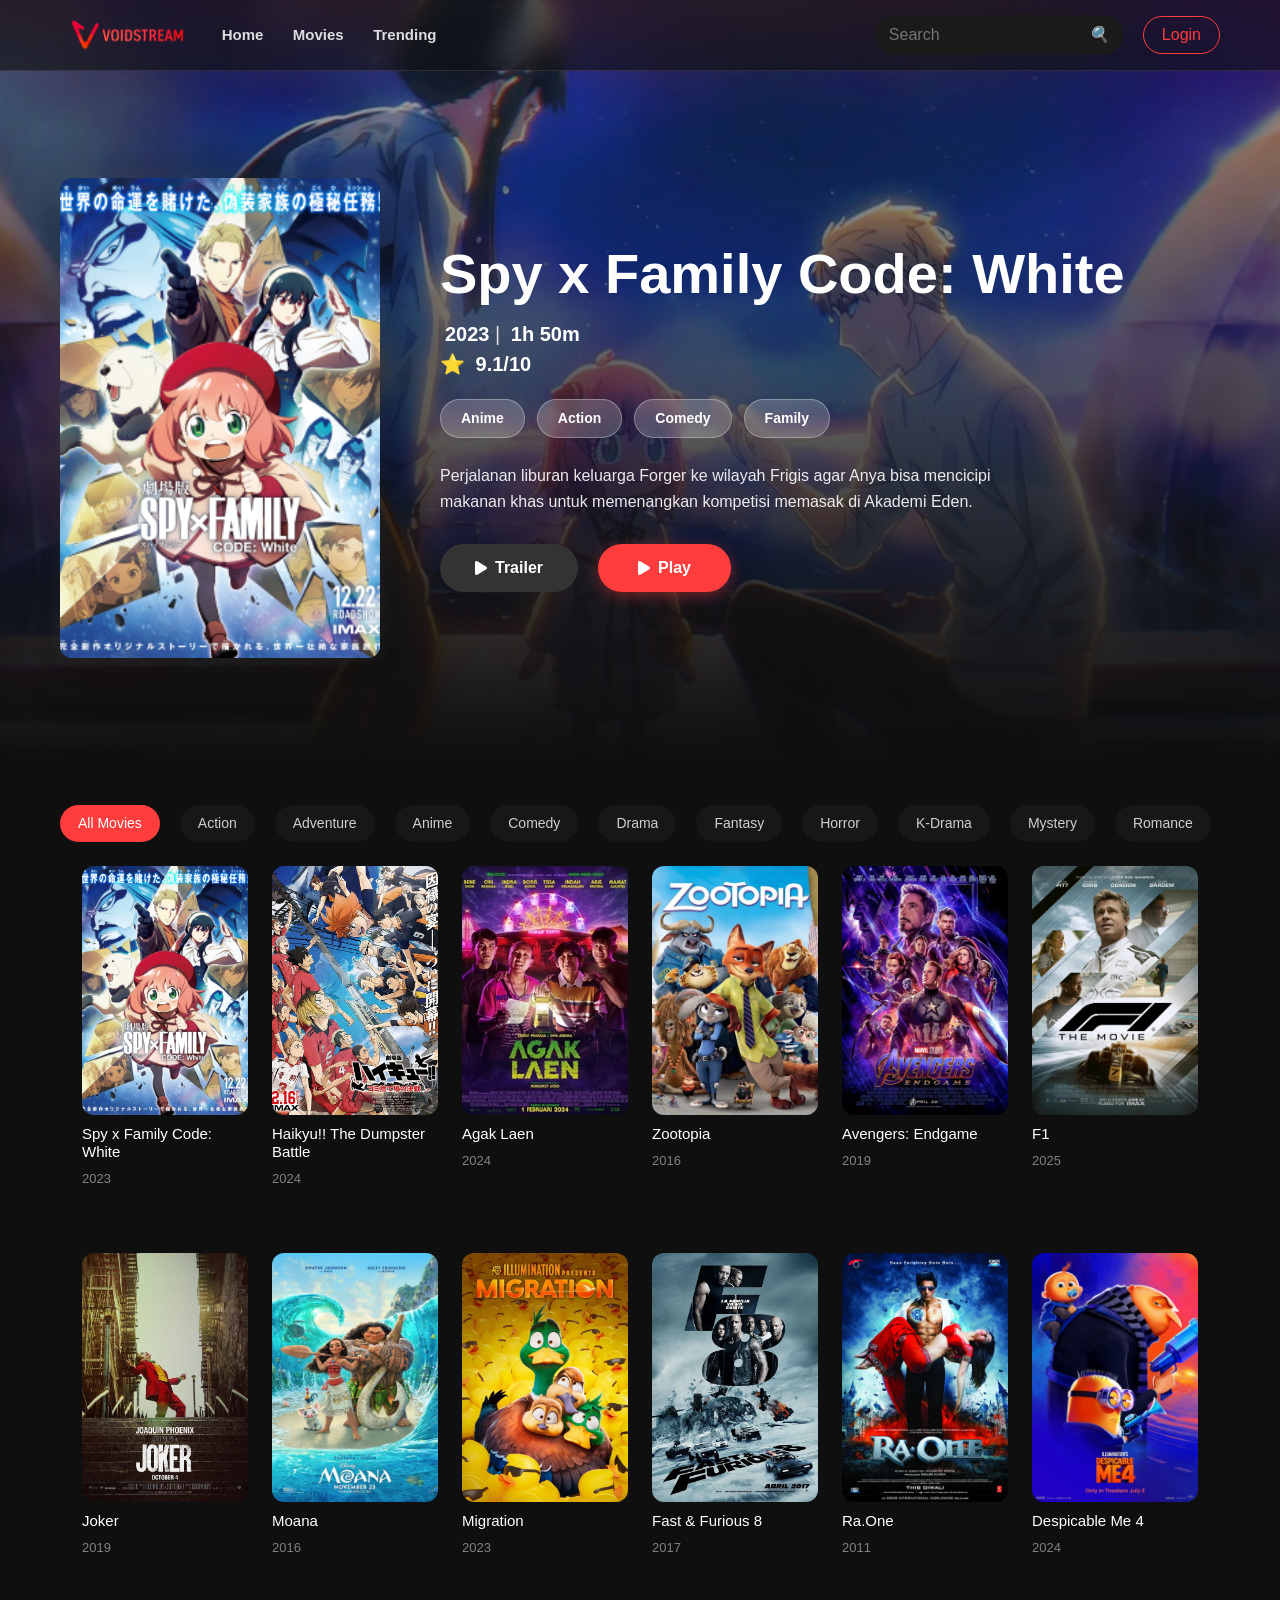
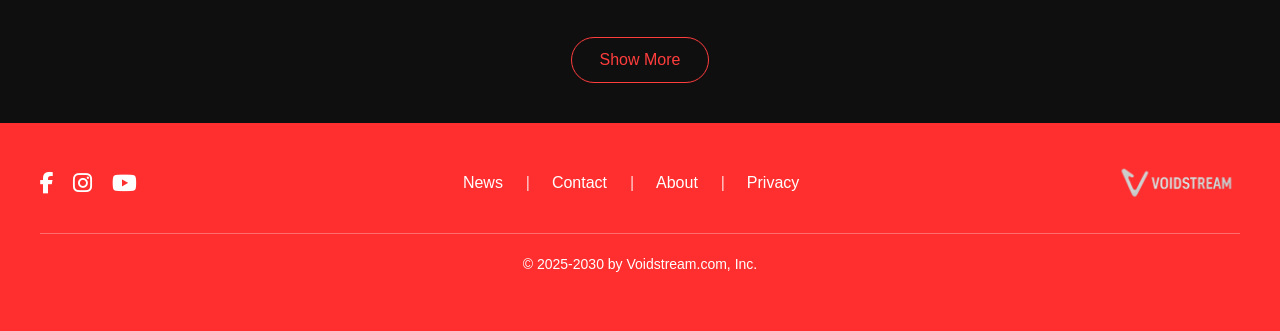
==== commit 10144750: "Penyambungan" ====
--- a/index.html
+++ b/index.html
@@ -12,17 +12,14 @@
 
 <body>
 
-<<<<<<< HEAD
-=======
     <!-- NAVBAR -->
->>>>>>> e50620041da1a84a38501cba6d54681cb4f75d8a
     <header class="navbar">
         <div class="nav-left">
             <img src="./Asset/Logo/VoidstreamLogo.png" alt="VoidStream" class="logo">
             <nav class="nav-menu">
                 <a href="index.html">Home</a>
-                <a href="#">Movies</a>
-                <a href="#">Trending</a>
+                <a href="Pages/movies.html">Movies</a>
+                <a href="TrendingPage/TrenIndex.html">Trending</a>
             </nav>
         </div>
 
@@ -35,12 +32,8 @@
         </div>
     </header>
 
-<<<<<<< HEAD
-    <section class="hero" id="heroSection">
-=======
 <!--HERO SECTION-->
    <section class="hero" id="heroSection">
->>>>>>> e50620041da1a84a38501cba6d54681cb4f75d8a
         
         <iframe 
             id="heroVideo" 
@@ -61,11 +54,7 @@
                 <h1 id="heroTitle">Spy x Family Code : White</h1>
 
                 <p class="hero-meta">
-<<<<<<< HEAD
-                    <span id="heroYear">2023</span> | 1h 50m  
-=======
                     <span id="heroYear">2023</span> | <span id="heroDuration">1h 50m</span> 
->>>>>>> e50620041da1a84a38501cba6d54681cb4f75d8a
                     <br>
                     ⭐ <span id="heroRating">9.1/10</span>
                 </p>
@@ -96,10 +85,7 @@
     </section>
 
 
-<<<<<<< HEAD
-=======
     <!-- CATEGORY BAR -->
->>>>>>> e50620041da1a84a38501cba6d54681cb4f75d8a
     <div class="category-bar">
         <span class="active">All Movies</span>
         <span>Action</span>
@@ -119,22 +105,6 @@
     </div>
 
 
-<<<<<<< HEAD
-    <section class="container mt-4"> 
-        <div id="movieContainer" class="row g-4"> 
-        </div>
-    </section>
-
-    <div class="show-more">
-        <button id="showMoreBtn">Show More</button> 
-    </div>
-
-
-    <footer class="footer">
-        <div class="footer-container">
-
-            <div class="footer-top">
-=======
     <!-- MOVIE GRID -->
     <section class="container mt-4"> 
         
@@ -153,7 +123,6 @@
 
             <div class="footer-top">
                 
->>>>>>> e50620041da1a84a38501cba6d54681cb4f75d8a
                 <div class="footer-social">
                     <a href="https://www.facebook.com/share/1HQ65jabMZ/"><i class="fab fa-facebook-f"></i></a>
                     <a href="https://www.instagram.com/rakhafauh?igsh=cW5pazk0M3NneXd0"><i class="fab fa-instagram"></i></a>
@@ -169,11 +138,7 @@
 
                 <div class="footer-logo">
                     <img src="./Asset/Logo/VoidStreamLogo-White.png" alt="VoidStream">
-<<<<<<< HEAD
-                </div>
-=======
                     </div>
->>>>>>> e50620041da1a84a38501cba6d54681cb4f75d8a
             </div>
 
             <p class="footer-copy">© 2025-2030 by Voidstream.com, Inc.</p>
@@ -182,17 +147,9 @@
     </footer>
 
     <div id="moviePlayerOverlay" class="movie-overlay">
-<<<<<<< HEAD
-        
         <button class="close-btn" id="closeBtn">
             <i class="fa fa-times"></i> Close Movie
         </button>
-
-=======
-        <button class="close-btn" id="closeBtn">
-            <i class="fa fa-times"></i> Close Movie
-        </button>
->>>>>>> e50620041da1a84a38501cba6d54681cb4f75d8a
         <div class="video-container">
             <iframe 
                 id="movieFrame"
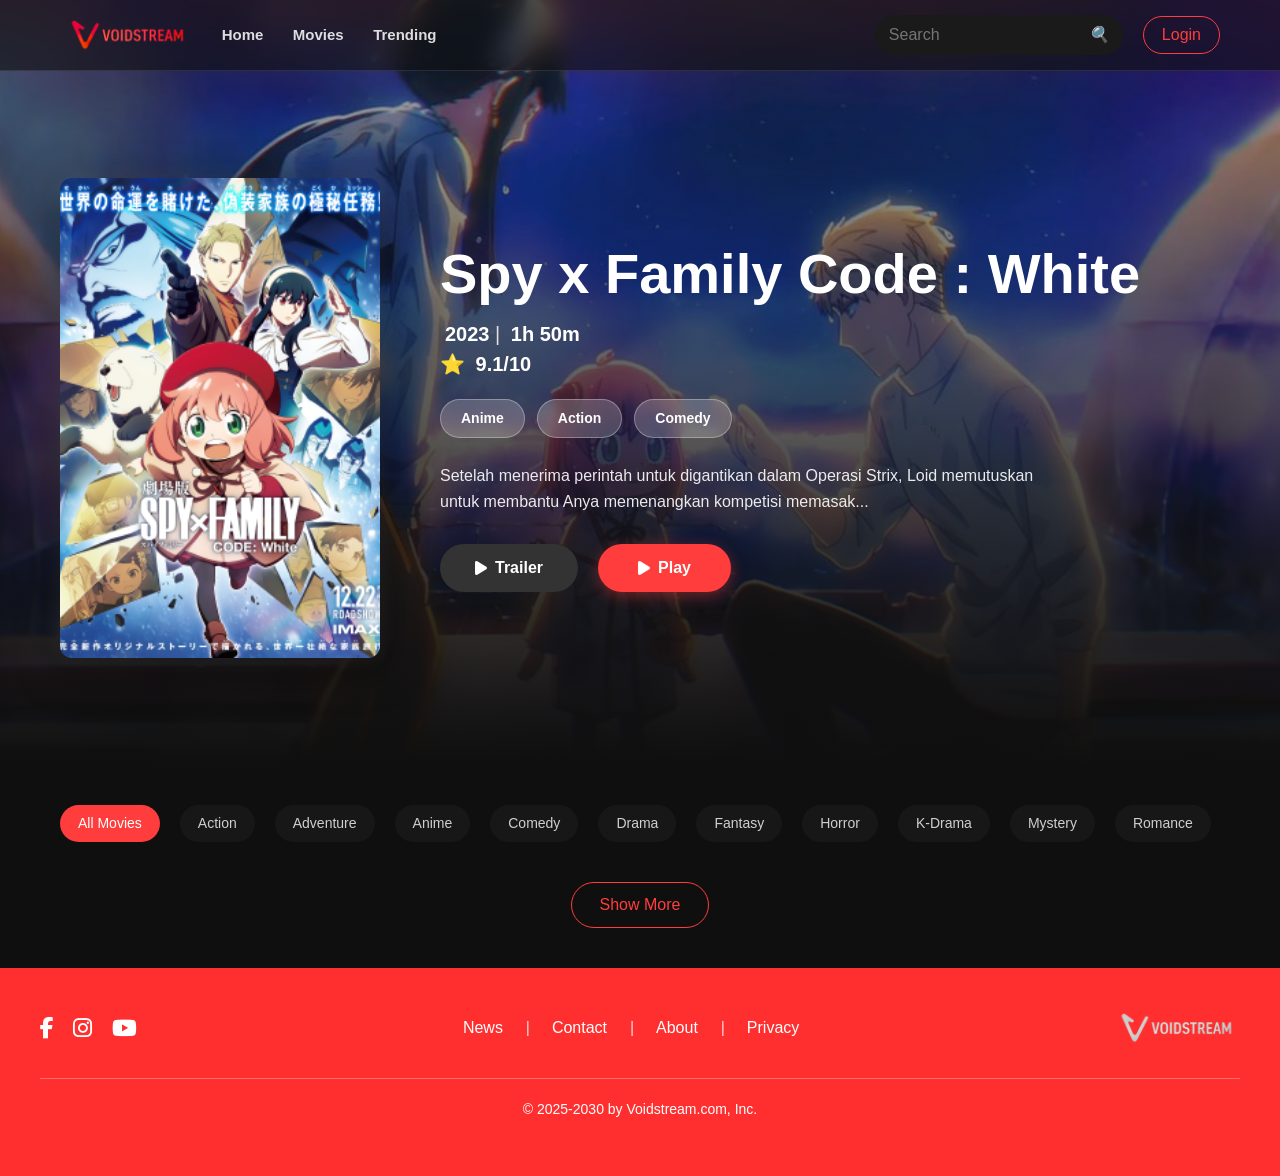
==== commit 7870d04b: "Register dan Login" ====
--- a/index.html
+++ b/index.html
@@ -28,7 +28,7 @@
                 <input type="text" placeholder="Search">
                 <i class="search-icon">🔍</i>
             </div>
-            <a href="#" class="login-btn">Login</a>
+            <a href="./Tampilan_awal/Login.html" class="login-btn">Login</a>
         </div>
     </header>
 
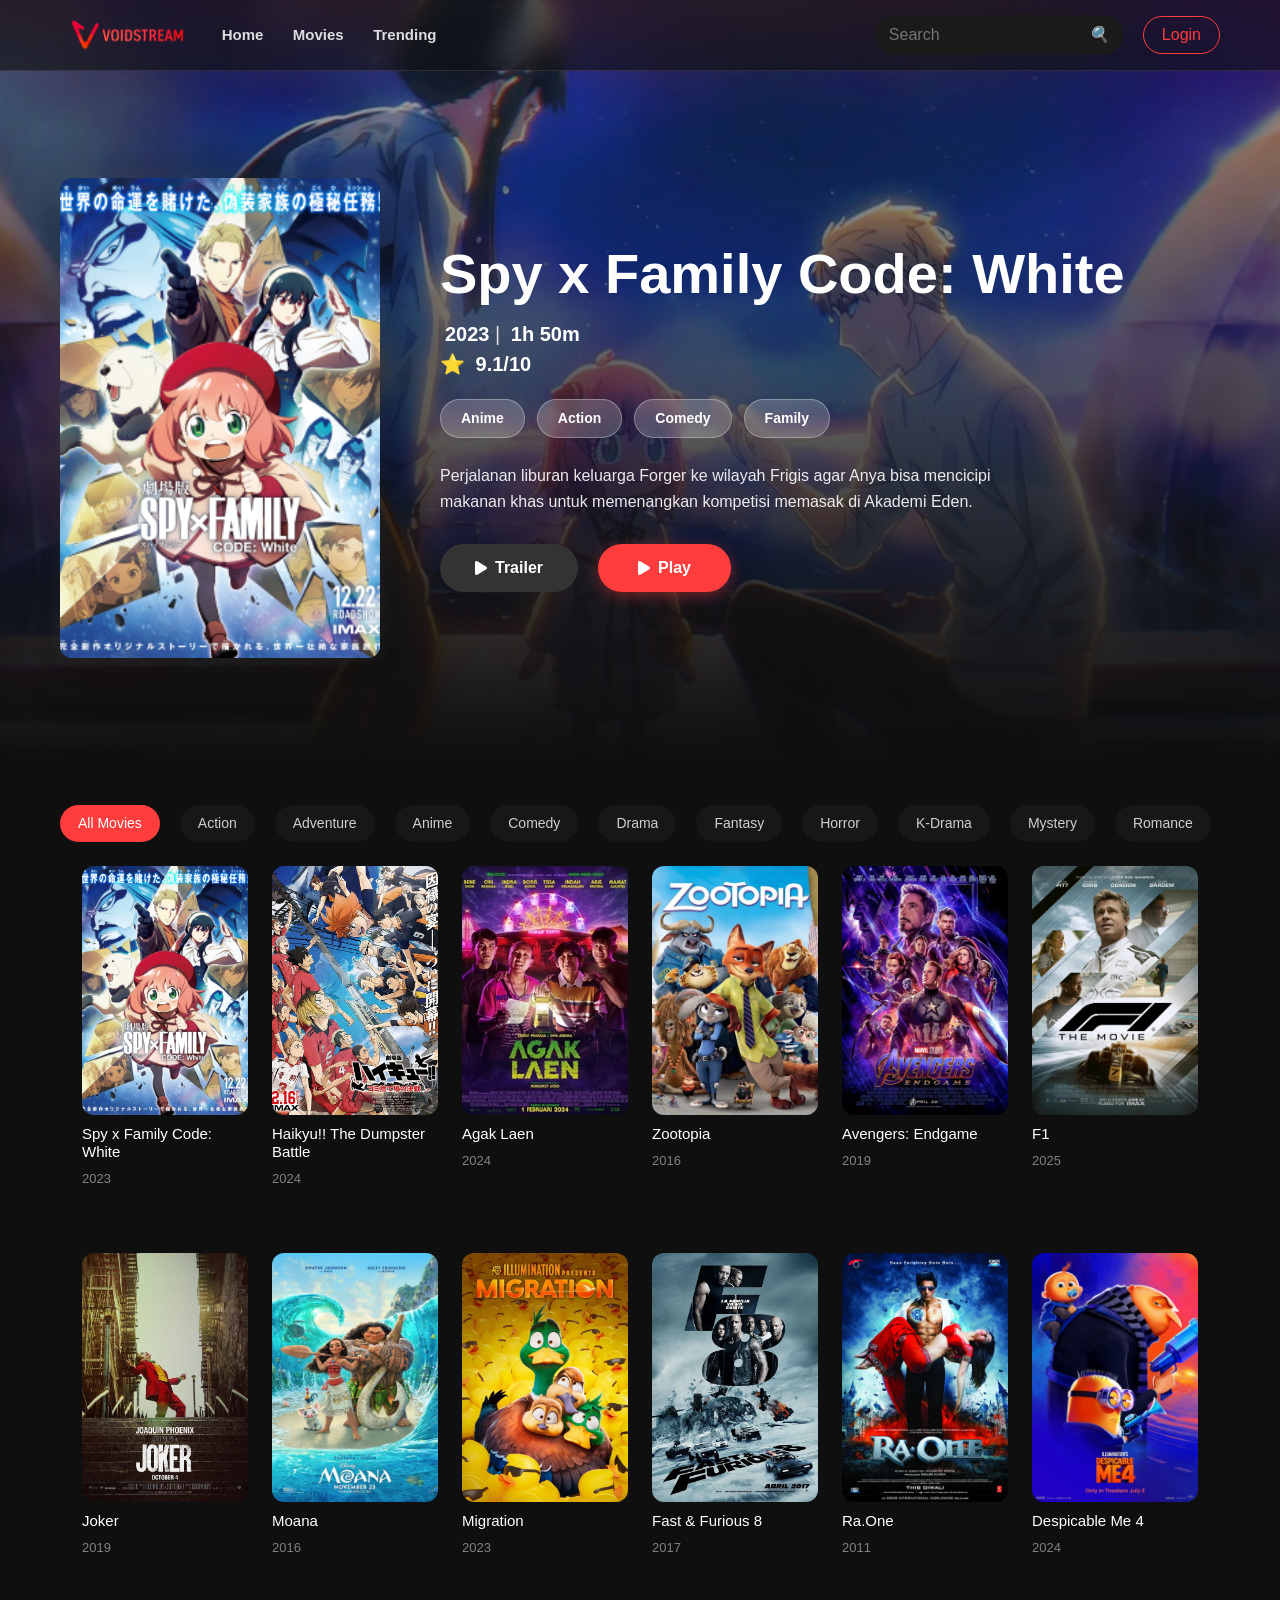
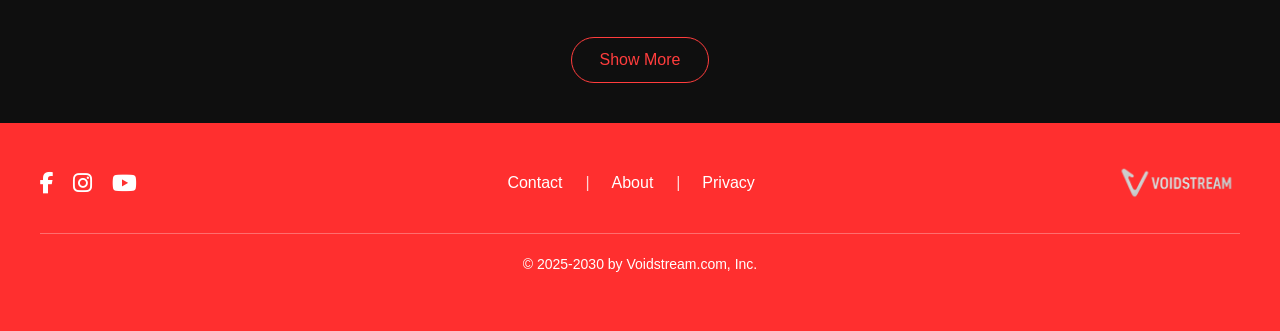
==== commit 818f6fb3: "FINAL" ====
--- a/index.html
+++ b/index.html
@@ -130,7 +130,6 @@
                 </div>
 
                 <ul class="footer-menu">
-                    <li><a href="#">News</a></li>
                     <li><a href="./Footer/contact.html">Contact</a></li>
                     <li><a href="./Footer/about.html">About</a></li>
                     <li><a href="./Footer/privacy.html">Privacy</a></li>
